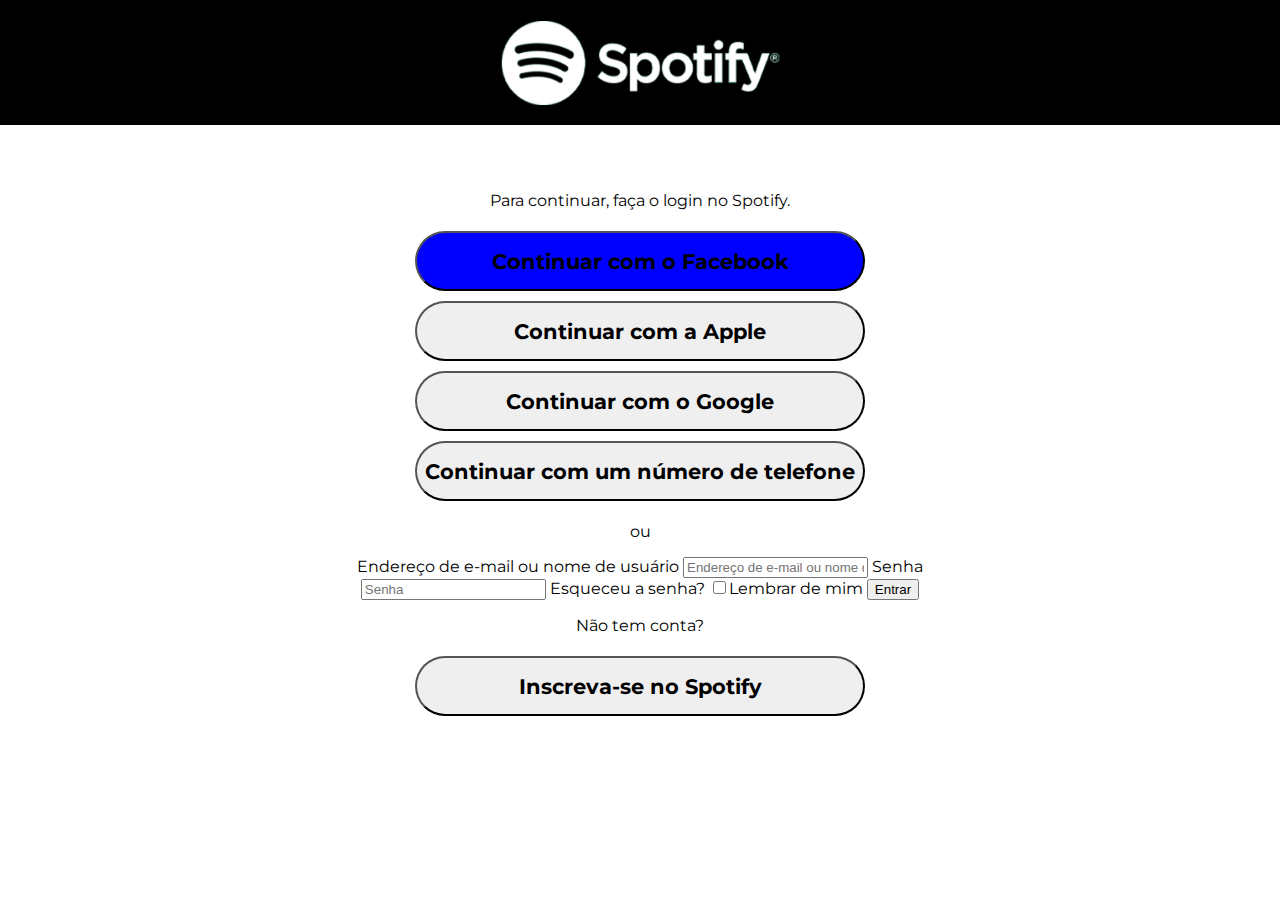
==== login.html @ 44f303de "Iniciando Página de login" ====
<!DOCTYPE html>
<html lang="pt-br">
	<head>
		<title>Login - Spotify</title>
		<meta charset="utf-8">

		<link rel="stylesheet" href="style-login.css">
		<link href="https://fonts.googleapis.com/css2?family=Montserrat&display=swap" rel="stylesheet">
	</head>

	<body>
		<header>
			<img id="logo-centralizado" src="imagens/logo-branca.png">
		</header>

		<main>
			<div class="caixa">
				<p>Para continuar, faça o login no Spotify.</p>

				<button class="facebook"><a>Continuar com o Facebook</a></button>
				<button class="apple"><a>Continuar com a Apple</a></button>
				<button class="google"><a>Continuar com o Google</a></button>
				<button class="telefone"><a>Continuar com um número de telefone</a></button>

				<p>ou</p>

				<form>
					<label for="username">Endereço de e-mail ou nome de usuário</label>
					<input id="username" type="text" placeholder="Endereço de e-mail ou nome de usuário">

					<label for="senha">Senha</label>
					<input id="senha" type="password" placeholder="Senha">
				
					<a>Esqueceu a senha?</a>

					<label><input type="checkbox">Lembrar de mim</label>

					<input type="submit" value="Entrar">
				</form>

				<p>Não tem conta?</p>
				<button><a>Inscreva-se no Spotify</a></button>
			</div>
		</main>
	</body>
</html>
---- style-login.css ----
header {
	background: black;
	height: 125px;
}

body{
	margin: 0;
	font-family: 'Montserrat', sans-serif;
}

#logo-centralizado {
	position: relative;
	display: block;
	width: 300px;
	margin: 0 auto;
	padding: 15px;
}

.caixa {
	margin: 50px auto;
	width: 50%;
	text-align: center;
	display: flex;
	flex-direction: column;
}

button {
	font-size: 1.3em;
	border-radius: 50px;
	width: 450px;
	height: 60px;
	margin: 5px auto;
	font-family: 'Montserrat', sans-serif;
	font-weight: bold;
}

.facebook {
	background: blue;
}
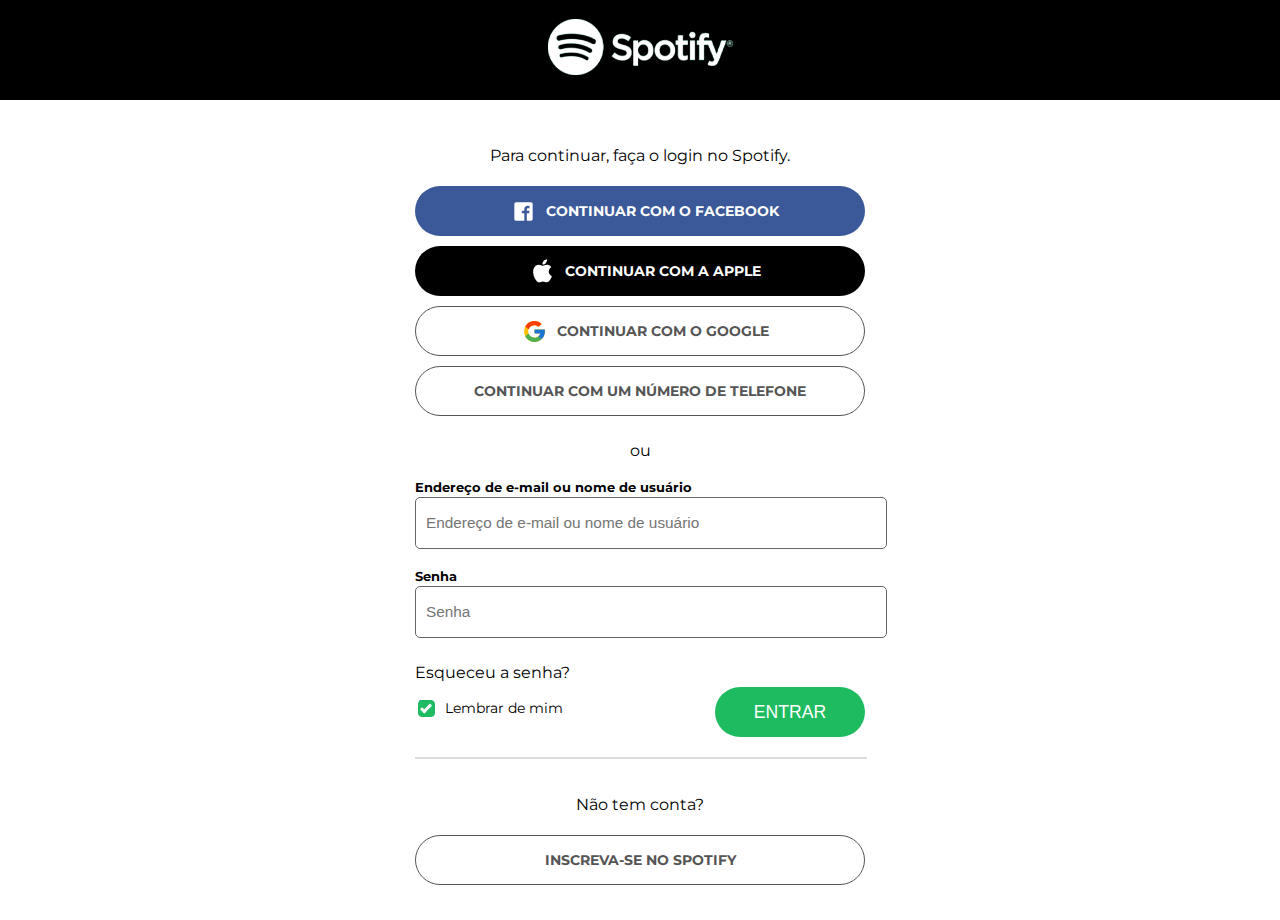
==== commit b017b0f2: "Adicionando página de login" ====
--- a/login.html
+++ b/login.html
@@ -17,29 +17,34 @@
 			<div class="caixa">
 				<p>Para continuar, faça o login no Spotify.</p>
 
-				<button class="facebook"><a>Continuar com o Facebook</a></button>
-				<button class="apple"><a>Continuar com a Apple</a></button>
-				<button class="google"><a>Continuar com o Google</a></button>
-				<button class="telefone"><a>Continuar com um número de telefone</a></button>
+				<button class="facebook"><p><svg xmlns="http://www.w3.org/2000/svg" x="0px" y="0px" width="25" height="25" viewBox="0 0 30 30" style=" fill:#FFFFFF;"><path d="M24,4H6C4.895,4,4,4.895,4,6v18c0,1.105,0.895,2,2,2h10v-9h-3v-3h3v-1.611C16,9.339,17.486,8,20.021,8 c1.214,0,1.856,0.09,2.16,0.131V11h-1.729C19.376,11,19,11.568,19,12.718V14h3.154l-0.428,3H19v9h5c1.105,0,2-0.895,2-2V6 C26,4.895,25.104,4,24,4z"></path></svg>Continuar com o Facebook</p></button>
+				<button class="apple"><p><svg xmlns="http://www.w3.org/2000/svg" x="0px" y="0px" width="25" height="25" viewBox="0 0 30 30" style=" fill:#FFFFFF;">    <path d="M25.565,9.785c-0.123,0.077-3.051,1.702-3.051,5.305c0.138,4.109,3.695,5.55,3.756,5.55 c-0.061,0.077-0.537,1.963-1.947,3.94C23.204,26.283,21.962,28,20.076,28c-1.794,0-2.438-1.135-4.508-1.135 c-2.223,0-2.852,1.135-4.554,1.135c-1.886,0-3.22-1.809-4.4-3.496c-1.533-2.208-2.836-5.673-2.882-9 c-0.031-1.763,0.307-3.496,1.165-4.968c1.211-2.055,3.373-3.45,5.734-3.496c1.809-0.061,3.419,1.242,4.523,1.242 c1.058,0,3.036-1.242,5.274-1.242C21.394,7.041,23.97,7.332,25.565,9.785z M15.001,6.688c-0.322-1.61,0.567-3.22,1.395-4.247 c1.058-1.242,2.729-2.085,4.17-2.085c0.092,1.61-0.491,3.189-1.533,4.339C18.098,5.937,16.488,6.872,15.001,6.688z"></path></svg>Continuar com a Apple</p></button>
+				<button class="google"><p><svg xmlns="http://www.w3.org/2000/svg" x="0px" y="0px" width="25" height="25" viewBox="0 0 48 48" style=" fill:#000000;"><path fill="#FFC107" d="M43.611,20.083H42V20H24v8h11.303c-1.649,4.657-6.08,8-11.303,8c-6.627,0-12-5.373-12-12c0-6.627,5.373-12,12-12c3.059,0,5.842,1.154,7.961,3.039l5.657-5.657C34.046,6.053,29.268,4,24,4C12.955,4,4,12.955,4,24c0,11.045,8.955,20,20,20c11.045,0,20-8.955,20-20C44,22.659,43.862,21.35,43.611,20.083z"></path><path fill="#FF3D00" d="M6.306,14.691l6.571,4.819C14.655,15.108,18.961,12,24,12c3.059,0,5.842,1.154,7.961,3.039l5.657-5.657C34.046,6.053,29.268,4,24,4C16.318,4,9.656,8.337,6.306,14.691z"></path><path fill="#4CAF50" d="M24,44c5.166,0,9.86-1.977,13.409-5.192l-6.19-5.238C29.211,35.091,26.715,36,24,36c-5.202,0-9.619-3.317-11.283-7.946l-6.522,5.025C9.505,39.556,16.227,44,24,44z"></path><path fill="#1976D2" d="M43.611,20.083H42V20H24v8h11.303c-0.792,2.237-2.231,4.166-4.087,5.571c0.001-0.001,0.002-0.001,0.003-0.002l6.19,5.238C36.971,39.205,44,34,44,24C44,22.659,43.862,21.35,43.611,20.083z"></path></svg>Continuar com o Google</p></button>
+				<button class="telefone" href="erro.html"><p>Continuar com um número de telefone</p></button>
 
-				<p>ou</p>
+				<p class="ou">ou</p>
 
 				<form>
-					<label for="username">Endereço de e-mail ou nome de usuário</label>
-					<input id="username" type="text" placeholder="Endereço de e-mail ou nome de usuário">
+					<div class="dados">
+						<label for="username">Endereço de e-mail ou nome de usuário</label>
+						<input id="username" type="text" placeholder="Endereço de e-mail ou nome de usuário">
 
-					<label for="senha">Senha</label>
-					<input id="senha" type="password" placeholder="Senha">
-				
-					<a>Esqueceu a senha?</a>
+						<label for="senha">Senha</label>
+						<input id="senha" type="password" placeholder="Senha">
+					</div>
+					<a href="erro.html">Esqueceu a senha?</a>
 
-					<label><input type="checkbox">Lembrar de mim</label>
+					<div class="botoes">
+						<label class="lembrar"><input type="checkbox" checked><span class="check"></span><span class="lembrar-escrita">Lembrar de mim</span></label>
 
-					<input type="submit" value="Entrar">
+						<input class="entrar" type="submit" value="Entrar">
+					</div>
 				</form>
 
+				<hr>
+
 				<p>Não tem conta?</p>
-				<button><a>Inscreva-se no Spotify</a></button>
+				<button><p>Inscreva-se no Spotify</p></button>
 			</div>
 		</main>
 	</body>
--- a/style-login.css
+++ b/style-login.css
@@ -1,6 +1,6 @@
 header {
 	background: black;
-	height: 125px;
+	height: 100px;
 }
 
 body{
@@ -11,30 +11,179 @@
 #logo-centralizado {
 	position: relative;
 	display: block;
-	width: 300px;
+	width: 200px;
 	margin: 0 auto;
 	padding: 15px;
 }
 
 .caixa {
-	margin: 50px auto;
-	width: 50%;
+	margin: 30px auto;
+	width: 450px;
 	text-align: center;
 	display: flex;
 	flex-direction: column;
+	position: relative;
 }
 
 button {
-	font-size: 1.3em;
+	background-color: #FFFFFF;
+	font-size: 0.9em;
 	border-radius: 50px;
 	width: 450px;
-	height: 60px;
+	height: 50px;
 	margin: 5px auto;
 	font-family: 'Montserrat', sans-serif;
 	font-weight: bold;
+	text-transform: uppercase;
+	display: inline-flex;
+	color: #555555;
+	border: 1px solid #555555;
+}
+
+button:hover {
+	transform: scale(1.05);
+	transition: 0.5s;
+}
+
+button p {
+	display: flex;
+	align-items: center;
+	margin: auto;
+}
+
+svg {
+	margin: 10px;
 }
 
 .facebook {
-	background: blue;
+	background: #3B5998;
+	color: #FFFFFF;
+	border: none;
 }
 
+.apple {
+	background: #000000;
+	color: #FFFFFF;
+	border: none;
+}
+
+.ou {
+	margin: 20px;
+}
+
+form {
+	display: block;
+	width: 450px;
+	text-align: left;
+}
+
+form .dados {
+	font-weight: bold;
+	font-size: 0.8em;
+}
+
+input {
+	border-radius: 5px;
+	border: 1px solid #666666;
+	padding: 0 10px;
+}
+
+input:hover {
+	border-color: #111111;
+}
+
+#senha, #username {
+	width: 450px;
+	height: 50px;
+	margin: 2px auto 20px auto;
+	font-size: 1.2em;
+}
+
+a {
+	text-decoration: none;
+	color: #000000;
+	margin: 5px 0;
+	display: inline-block;
+}
+
+a:hover {
+	text-decoration: underline;
+}
+
+.botoes {
+	display: flex;
+	flex-direction: row;
+	justify-content: space-between;
+}
+
+.lembrar {
+	margin: 10px 0;
+	font-size: 0.9em;
+}
+
+.check{
+	position: absolute;
+	left: 0;
+	margin: 3px;
+	height: 15px;
+	width: 15px;
+	border-radius: 4px;
+	border: 1px solid #555555;
+	background-color: #FFFFFF;
+}
+
+.lembrar:hover input ~ .check {
+	border-color: #1ebb60;
+}
+
+.lembrar input:checked ~ .check {
+	background-color: #1ebb60;
+	border-color: #1ebb60;
+}
+
+.lembrar .check:after {
+	content: "";
+	position: absolute;
+	display: none;
+	left: 3.5px;
+	top: 1px;
+	width: 3px;
+	height: 8px;
+	border: solid white;
+	border-width: 0 3px 3px 0;
+	transform: rotate(45deg);
+}
+
+.lembrar input:checked ~ .check:after {
+	display: block;
+}
+
+.lembrar-escrita {
+	margin: 0 10px;
+}
+
+.entrar {
+	width: 150px;
+	height: 50px;
+	border-radius: 50px;
+	background: #1ebb60;
+	color: #FFFFFF;
+	font-size: 1.1em;
+	border: none;
+	text-transform: uppercase;
+}
+
+.entrar:hover {
+	background: #24E073;
+	transform: scale(1.05);
+}
+
+hr {
+	border: 1px solid #DDDDDD;
+	width: 100%;
+	margin: 20px 0;
+}
+
+
+
+
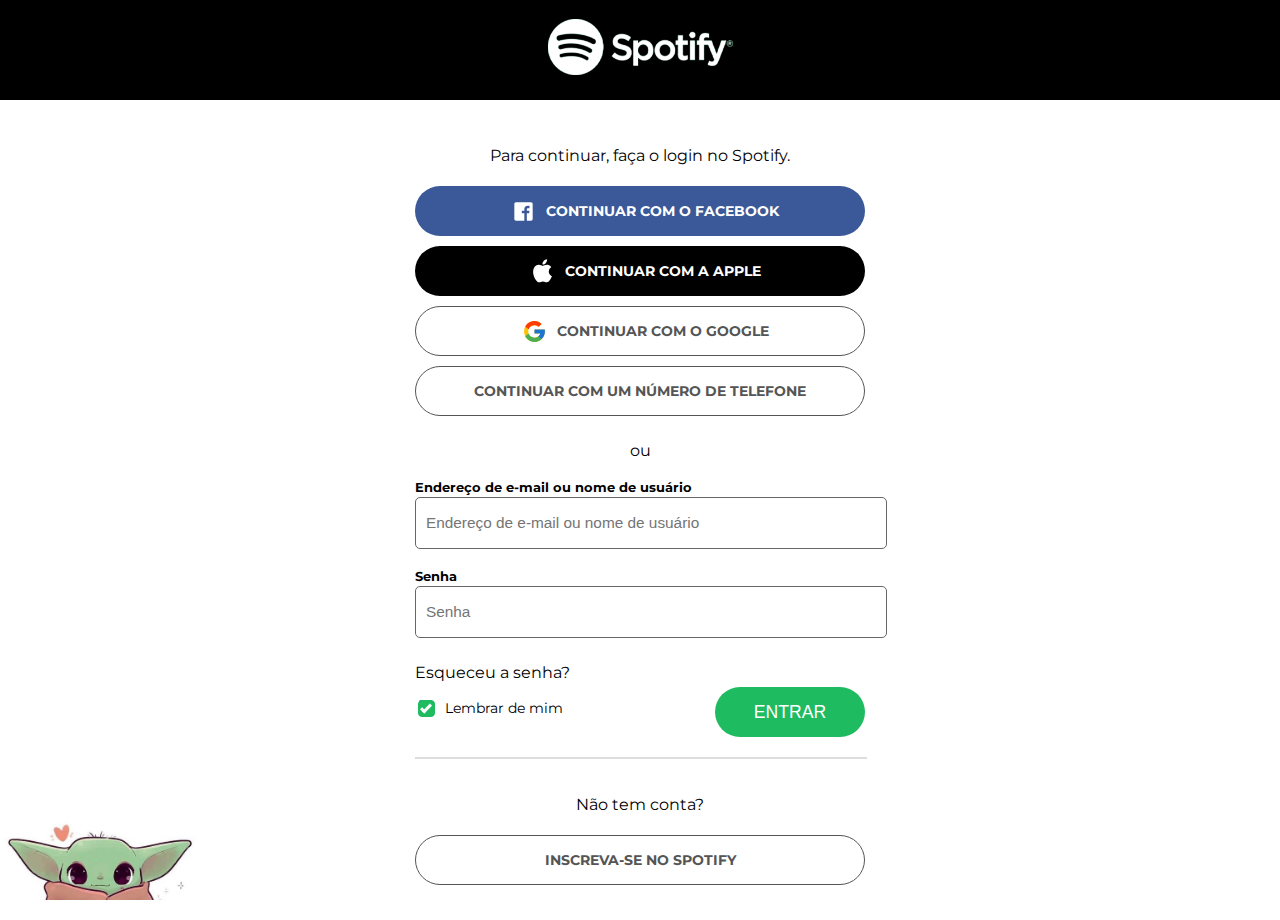
==== commit 9930faf4: "Adicionando design responsivo para página de login" ====
--- a/login.html
+++ b/login.html
@@ -3,6 +3,7 @@
 	<head>
 		<title>Login - Spotify</title>
 		<meta charset="utf-8">
+		<meta name="viewport" content="width=device-width">
 
 		<link rel="stylesheet" href="style-login.css">
 		<link href="https://fonts.googleapis.com/css2?family=Montserrat&display=swap" rel="stylesheet">
@@ -46,6 +47,7 @@
 				<p>Não tem conta?</p>
 				<button><p>Inscreva-se no Spotify</p></button>
 			</div>
+			<img class="baby-yoda" src="imagens/baby-yoda.jpg">
 		</main>
 	</body>
 </html>--- a/style-login.css
+++ b/style-login.css
@@ -184,6 +184,66 @@
 	margin: 20px 0;
 }
 
-
-
-
+.baby-yoda {
+	position: absolute;
+	bottom: 0;
+	left: 0;
+	width: 200px;
+}
+
+@media screen and (max-width: 850px) {
+	.baby-yoda {
+		bottom: auto;
+	}
+}
+
+@media screen and (max-width: 480px) {
+	button {
+		width: 95%;
+	}
+
+	#username, #senha {
+		width: 90%;
+	}
+
+	.caixa {
+		width: 100%;
+	}
+
+	.botoes {
+		width: 100%;
+		display: block;
+	}
+
+	.entrar {
+		display: block;
+		margin: 20px 0;
+		width: 100%;;
+	}
+
+	form {
+		width: auto;
+		text-align: center;
+	}
+
+	.dados {
+		align-items: center;
+	}
+
+	.botoes{
+		text-align: left;
+	}
+
+	.check, .lembrar {
+		margin: 0 10px;
+	}
+
+	form a {
+		text-decoration: underline;
+		position: absolute;
+		right: 10px;
+		margin: 0;
+	}
+
+}
+
